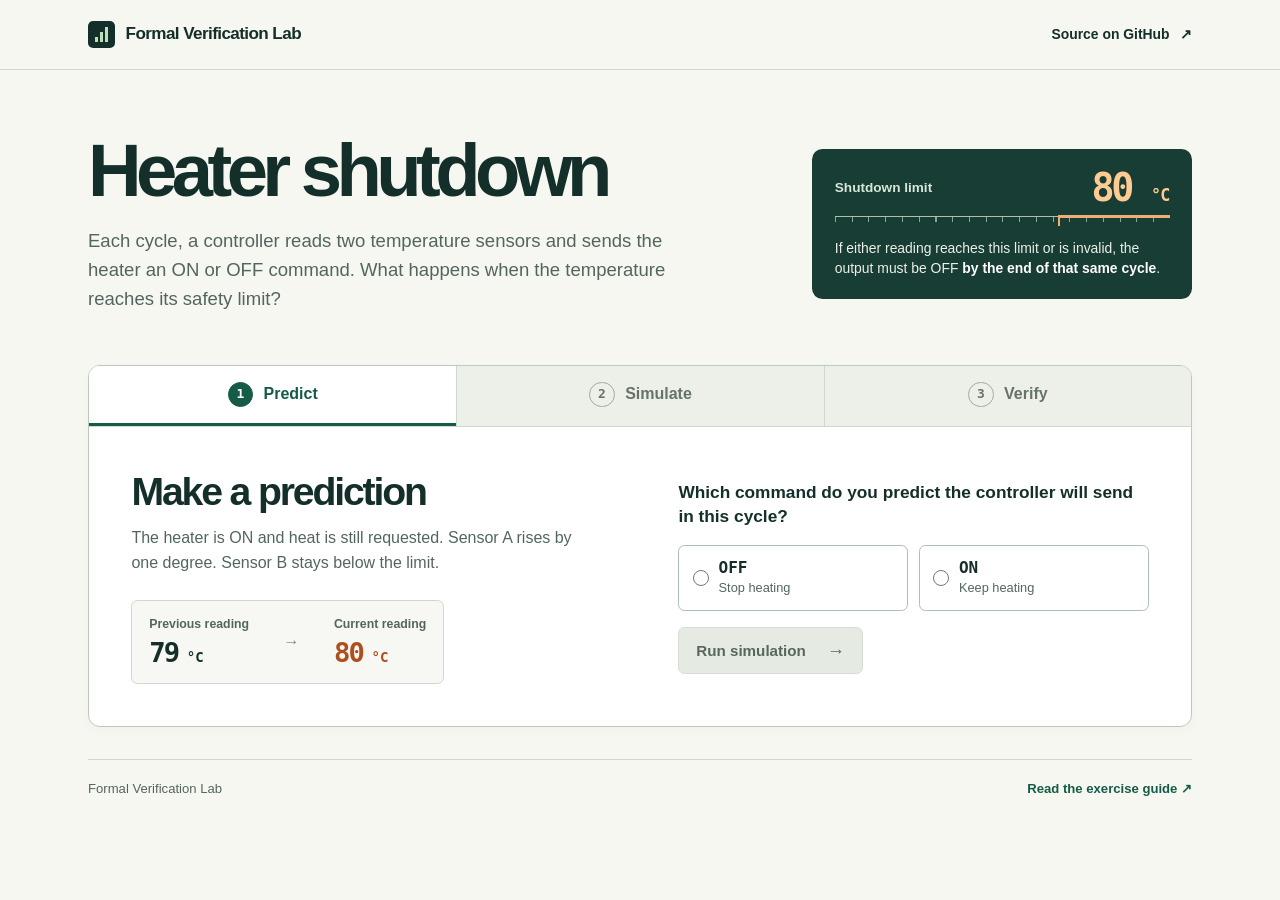
==== pages/examples/heater-shutdown/index.html @ ed8f0140 "Publish an interactive heater experiment with WebAssembly and Frama-C evidence" ====
<!doctype html>
<html lang="en">
<head>
  <meta charset="utf-8">
  <meta name="viewport" content="width=device-width, initial-scale=1">
  <meta name="theme-color" content="#143d37">
  <meta name="description" content="Predict a heater controller’s response, run the C simulation in your browser, and explore its four Frama-C safety checks.">
  <title>Heater shutdown · Formal Verification Lab</title>
  <link rel="stylesheet" href="./styles.css">
  <script type="module" src="./app.js"></script>
</head>
<body>
  <a class="skip" href="#experiment">Skip to experiment</a>
  <header class="masthead">
    <div class="shell masthead-inner">
      <a class="brand" href="./"><span class="brandmark" aria-hidden="true"><i></i><i></i><i></i></span>Formal Verification Lab</a>
      <a class="source" href="https://github.com/Sebastian-Kom/formal-verification-lab">Source on GitHub <span aria-hidden="true">↗</span></a>
    </div>
  </header>
  <main class="shell">
    <section class="intro" aria-labelledby="page-heading">
      <div class="intro-text">
        <h1 id="page-heading">Heater shutdown</h1>
        <p>Each cycle, a controller reads two temperature sensors and sends the heater an ON or OFF command. What happens when the temperature reaches its safety limit?</p>
      </div>
      <aside class="rule" aria-labelledby="rule-label">
        <div class="rule-header"><h2 id="rule-label">Shutdown limit</h2><span class="rule-value">80 <small>°C</small></span></div>
        <div class="ruler" aria-hidden="true"><i></i></div>
        <p>If either reading reaches this limit or is invalid, the output must be OFF <strong>by the end of that same cycle</strong>.</p>
      </aside>
    </section>

    <section id="experiment" aria-label="Heater experiment">
      <nav aria-label="Experiment steps">
        <ol class="steps">
          <li><button type="button" id="step-predict" aria-controls="predict" aria-current="step"><span class="step-number">1</span> Predict</button></li>
          <li><button type="button" id="step-simulate" aria-controls="simulate" disabled><span class="step-number">2</span> Simulate</button></li>
          <li><button type="button" id="step-verify" aria-controls="verify" disabled><span class="step-number">3</span> Verify</button></li>
        </ol>
      </nav>
      <noscript><p class="message">Enable JavaScript to run the controller in your browser, or follow the <a href="https://github.com/Sebastian-Kom/formal-verification-lab/tree/main/examples/heater-shutdown">exercise on GitHub</a>.</p></noscript>

      <section id="predict" class="panel prediction" aria-labelledby="predict-title">
        <div class="scenario">
          <h2 id="predict-title" tabindex="-1">Make a prediction</h2>
          <p>The heater is ON and heat is still requested. Sensor A rises by one degree. Sensor B stays below the limit.</p>
          <div class="readings" aria-label="Sensor A changes from 79 to 80 degrees Celsius">
            <div><span>Previous reading</span><strong>79<small> °C</small></strong></div>
            <span class="reading-arrow" aria-hidden="true">→</span>
            <div><span>Current reading</span><strong>80<small> °C</small></strong></div>
          </div>
        </div>
        <form id="prediction-form" class="predict-form">
          <fieldset>
            <legend>Which command do you predict the controller will send in this cycle?</legend>
            <div class="choices">
              <label class="choice"><input type="radio" name="prediction" value="OFF" required><span><strong>OFF</strong><span>Stop heating</span></span></label>
              <label class="choice"><input type="radio" name="prediction" value="ON"><span><strong>ON</strong><span>Keep heating</span></span></label>
            </div>
          </fieldset>
          <button type="submit" class="action" id="run" disabled>Run simulation <span aria-hidden="true">→</span></button>
          <p id="run-message" class="message" role="status"></p>
        </form>
      </section>

      <section id="simulate" class="panel" aria-labelledby="simulate-title" hidden>
        <div class="panel-lead"><h2 id="simulate-title" tabindex="-1">Read the trace</h2>
          <p>The C controller has run in your browser. Compare your prediction of <strong id="your-pick"></strong> with the actual output at the first 80 °C reading. Move through the cycles to see what changes.</p></div>
        <div class="trace-grid">
          <div class="plot-box">
            <div class="plot-heading"><h3>Sensor readings</h3><div class="legend"><span><i class="key-a"></i>A</span><span><i class="key-b"></i>B</span><span><i class="key-limit"></i>Limit</span></div></div>
            <canvas id="plot" aria-hidden="true"></canvas>
            <label for="cycle" class="range-label">Inspect cycle <output for="cycle" id="selected-cycle"></output></label>
            <input type="range" id="cycle" step="1" aria-describedby="cycle-help">
            <span id="cycle-help" class="sr-only">Use the arrow keys to step through the trace one cycle at a time.</span>
          </div>
          <div class="snapshot"><h3>Selected cycle</h3>
            <dl>
              <div><dt>Sensor A</dt><dd id="sensor-a"></dd></div>
              <div><dt>Sensor B</dt><dd id="sensor-b"></dd></div>
              <div><dt>Heat requested</dt><dd id="heat-request"></dd></div>
              <div><dt>Reset active</dt><dd id="reset-state"></dd></div>
              <div><dt>Safety lock</dt><dd id="latch-state"></dd></div>
              <div class="output-row"><dt>Heater output</dt><dd id="heater-output"></dd></div>
            </dl>
          </div>
        </div>
        <details class="trace-table"><summary>View the full trace <span id="table-count"></span></summary>
          <div class="table-scroll" tabindex="0" role="region" aria-label="Simulation trace table">
            <table><caption class="sr-only">Actual inputs and outputs at the end of every control cycle</caption><thead><tr><th scope="col">Cycle</th><th scope="col">A (°C)</th><th scope="col">B (°C)</th><th scope="col">Heat requested</th><th scope="col">Reset</th><th scope="col">Safety lock</th><th scope="col">Output</th></tr></thead><tbody id="trace-rows"></tbody></table>
          </div>
        </details>
        <div class="next-row"><button type="button" class="action" id="show-report">Reveal Frama-C results <span aria-hidden="true">→</span></button></div>
      </section>

      <section id="verify" class="panel" aria-labelledby="verify-title" hidden>
        <div class="panel-lead"><h2 id="verify-title" tabindex="-1">Check the promises</h2>
          <p>Each safety requirement is written alongside the C code as a contract. Frama-C checked these contracts when this experiment was published.</p></div>
        <p id="report-message" class="message" role="status"></p>
        <button type="button" class="action" id="retry-report" hidden>Retry loading results</button>
        <div id="report-body" hidden>
          <div class="results-grid">
            <section class="requirements"><h3>Four requirements</h3>
              <p>WP tries to prove each promise for every allowed input and starting state. An open result means that the proof is incomplete.</p>
              <ol id="rule-list"></ol>
            </section>
            <section class="diagnosis"><h3>What happened in the simulation?</h3><p id="eva-outcome"></p>
              <p>Eva follows the program from its first cycle forward. Its findings describe the readings and states reached along that path.</p>
            </section>
          </div>
          <div class="evidence"><h3>Inspect the evidence</h3>
            <p>C source <a id="version-link"></a><span id="proof-model"></span></p>
            <div class="evidence-links"><a href="./wp.json">WP proof report</a><a href="./wp.log">WP log</a><a id="eva-link" href="./eva.log">Eva log</a></div>
          </div>
          <div class="next-row"><a id="study-source" class="action" href="https://github.com/Sebastian-Kom/formal-verification-lab/tree/main/examples/heater-shutdown">Explore the C exercise <span aria-hidden="true">↗</span></a><button type="button" id="back-to-trace" class="quiet">Return to the trace</button></div>
        </div>
      </section>
    </section>
  </main>
  <footer class="shell"><span>Formal Verification Lab</span><a href="https://github.com/Sebastian-Kom/formal-verification-lab/tree/main/examples/heater-shutdown">Read the exercise guide <span aria-hidden="true">↗</span></a></footer>
</body>
</html>
---- pages/examples/heater-shutdown/styles.css ----
:root {
  color-scheme: light;
  --paper: #f7f7f2;
  --ink: #142f2a;
  --text: #263b36;
  --muted: #53665e;
  --line: #cfd8cf;
  --green: #155c48;
  --orange: #ad501e;
  --display: "DM Sans", "Avenir Next", "Segoe UI", sans-serif;
  --mono: "IBM Plex Mono", "SFMono-Regular", Consolas, monospace;
}
* { box-sizing: border-box; }
body { margin: 0; background: var(--paper); color: var(--text); font: 1rem/1.55 var(--display); }
[hidden] { display: none !important; }
button, input { font: inherit; }
a { color: var(--green); text-underline-offset: .2em; }
button, a, input { -webkit-tap-highlight-color: transparent; }
:focus-visible { outline: 3px solid #287bbc; outline-offset: 4px; }
button { cursor: pointer; }
button:disabled { cursor: default; }
h1, h2, h3, p, dl, dd, ol, fieldset { margin: 0; }
h1, h2, h3, legend { color: var(--ink); }
h1, h2, h3 { line-height: 1.12; }
h2:focus[tabindex="-1"]:not(:focus-visible) { outline: 0; }
.shell { width: min(100% - 3.5rem, 69rem); margin-inline: auto; }
.masthead { border-bottom: 1px solid var(--line); }
.masthead-inner, footer { display: flex; align-items: center; justify-content: space-between; gap: 1rem; }
.masthead-inner { min-height: 4.3rem; }
.brand, .source { display: inline-flex; gap: .65rem; align-items: center; color: var(--ink); text-decoration: none; }
.brand { font-size: 1.07rem; font-weight: 750; letter-spacing: -.035em; }
.brandmark { width: 1.7rem; height: 1.7rem; display: inline-flex; gap: 2px; align-items: end; justify-content: center; padding: .37rem .24rem; background: var(--ink); border-radius: .32rem; }
.brandmark i { background: #bbdfb9; width: 3px; }
.brandmark i:nth-child(1) { height: 5px; }
.brandmark i:nth-child(2) { height: 10px; }
.brandmark i:nth-child(3) { height: 15px; }
.source { font-size: .87rem; font-weight: 650; }
.source:hover, footer a:hover, .quiet:hover { text-decoration: underline; }
.intro { padding-block: clamp(2.25rem, 5vw, 4.2rem) clamp(1.9rem, 4vw, 3.2rem); display: grid; grid-template-columns: minmax(0, 1.45fr) minmax(18rem, .85fr); gap: clamp(2rem, 6vw, 5.5rem); align-items: center; }
.intro h1 { font-size: clamp(3rem, 5.8vw, 5.25rem); line-height: .99; letter-spacing: -.075em; font-weight: 650; }
.intro-text p { max-width: 37rem; color: var(--muted); font-size: clamp(1.03rem, 1.45vw, 1.19rem); line-height: 1.55; margin-top: 1.25rem; }
.rule { background: #183d35; border-radius: .65rem; color: #ecf0e8; padding: 1.1rem 1.4rem 1.25rem; }
.rule-header { display: flex; justify-content: space-between; align-items: center; gap: 1rem; }
.rule h2 { color: #d7e8d9; font: 650 .85rem/1.25 var(--display); }
.rule-value { font: 600 2.4rem/1.15 var(--mono); letter-spacing: -.085em; color: #ffcb93; }
.rule-value small { font-size: 1.05rem; letter-spacing: -.05em; }
.ruler { position: relative; height: .65rem; margin: .35rem 0 .7rem; border-top: 1px solid #adc1ac; background: repeating-linear-gradient(90deg,#8aa694 0 1px, transparent 1px 5%) top left / 100% 50% no-repeat; }
.ruler i { position: absolute; inset: -2px 0 auto 66.667%; height: 3px; background: #efad71; }
.ruler i::before { content: ""; position: absolute; height: .7rem; width: 2px; background: inherit; }
.rule p { font-size: .87rem; line-height: 1.47; }
.rule strong { font-weight: 700; color: #fff; }
#experiment { background: #fff; border: 1px solid #bbc9be; border-radius: .75rem; overflow: clip; box-shadow: 0 4px 14px #203c2c06; }
.steps { padding: 0; list-style: none; display: grid; grid-template-columns: repeat(3, 1fr); background: #edf0e9; border-bottom: 1px solid var(--line); }
.steps li + li { border-left: 1px solid var(--line); }
.steps button { padding: 1rem .75rem; width: 100%; display: flex; justify-content: center; align-items: center; gap: .65rem; color: var(--text); background: transparent; border: 0; border-bottom: 3px solid transparent; font-weight: 700; }
.steps button[aria-current="step"] { color: var(--green); border-bottom-color: var(--green); background: #fff; }
.steps button:disabled { color: #667369; }
.steps button:focus-visible { outline-offset: -5px; }
.step-number { flex-shrink: 0; width: 1.6rem; height: 1.6rem; display: grid; place-items: center; border-radius: 50%; border: 1px solid #9caea0; font: 600 .81rem/1 var(--mono); }
[aria-current="step"] .step-number { color: #fff; border-color: var(--green); background: var(--green); }
.panel { padding: clamp(1.25rem, 4vw, 2.65rem); }
.prediction { display: grid; grid-template-columns: minmax(0, 1fr) minmax(0, 1fr); gap: clamp(2rem, 6vw, 5rem); align-items: center; }
.panel h2 { font-size: clamp(1.75rem, 3.2vw, 2.45rem); font-weight: 650; letter-spacing: -.055em; }
.scenario > p, .panel-lead p, .requirements > p, .diagnosis p, .evidence p { color: var(--muted); }
.scenario > p { margin-block: .8rem 1.5rem; max-width: 34rem; }
.readings { display: inline-flex; gap: clamp(1rem, 3vw, 2.15rem); align-items: center; padding: .85rem 1.05rem; border: 1px solid var(--line); border-radius: .4rem; background: #f7f8f4; }
.readings div > span { display: block; color: var(--muted); font-size: .77rem; font-weight: 650; }
.readings strong { display: block; margin-top: .18rem; color: var(--ink); font: 600 1.7rem/1.2 var(--mono); letter-spacing: -.065em; }
.readings div:last-child strong { color: var(--orange); }
.readings small { font-size: .88rem; letter-spacing: 0; }
.reading-arrow { color: #758b7f; }
fieldset { min-width: 0; padding: 0; border: none; }
legend { padding: 0; margin-bottom: 1rem; font-size: 1.08rem; line-height: 1.42; font-weight: 650; }
.choices { display: grid; grid-template-columns: 1fr 1fr; gap: .65rem; }
.choice { cursor: pointer; display: flex; align-items: center; gap: .6rem; padding: .75rem .85rem; border: 1px solid #aebfb3; border-radius: .4rem; }
.choice:hover { background: #f2f6f0; }
.choice:has(input:checked) { background: #e8f2e9; border-color: var(--green); box-shadow: inset 0 0 0 1px var(--green); }
.choice input { width: 1rem; height: 1rem; margin: 0; accent-color: var(--green); }
.choice strong { display: block; color: var(--ink); font: 700 1rem/1.3 var(--mono); }
.choice span span { display: block; font-size: .8rem; color: var(--muted); }
.action { min-height: 2.85rem; border: 1px solid var(--green); border-radius: .4rem; font-weight: 700; font-size: .95rem; padding: .66rem 1.05rem; display: inline-flex; justify-content: center; align-items: center; gap: 1.3rem; color: #fff; background: var(--green); text-decoration: none; }
.action span { font-size: 1.13rem; line-height: 1; }
.action:disabled { background: #e5eae3; border-color: #d4ded4; color: #59675b; }
.action:not(:disabled):hover { background: #124b3d; }
.predict-form .action { margin-top: 1rem; }
.message:empty { display: none; }
.message:not(:empty) { color: #713c23; margin-block: .65rem; }
.panel-lead { max-width: 51rem; margin-bottom: 1.4rem; }
.panel-lead p { margin-top: .65rem; }
.panel h3 { font-size: 1.07rem; letter-spacing: -.025em; font-weight: 700; }
.trace-grid, .results-grid { display: grid; grid-template-columns: minmax(0, 1.7fr) minmax(13rem, 1fr); gap: 1rem; }
.plot-box, .snapshot, .diagnosis { min-width: 0; background: #f5f7f1; border: 1px solid var(--line); border-radius: .45rem; padding: 1.15rem; }
.plot-heading, .range-label, .snapshot dl div, .evidence, .evidence-links, .next-row { display: flex; justify-content: space-between; align-items: center; gap: .8rem; }
.legend { display: flex; flex-wrap: wrap; gap: .65rem; }
.legend span { display: flex; gap: .25rem; align-items: center; font-size: .75rem; }
.legend i { width: .85rem; height: 0; border-top: 2px solid; }
.legend .key-a { border-color: var(--green); }
.legend .key-b { border-color: #427398; border-top-style: dashed; }
.legend .key-limit { border-color: var(--orange); border-top-style: dotted; }
#plot { display: block; height: 10rem; width: 100%; }
.range-label { font-size: .79rem; font-weight: 700; }
.range-label output { font-family: var(--mono); }
#cycle { display: block; width: 100%; cursor: pointer; accent-color: var(--green); min-height: 1.6rem; margin: .1rem 0 0; }
.snapshot { background: #fff; }
.snapshot dl { margin-top: .65rem; }
.snapshot dl div { font-size: .85rem; padding-block: .17rem; }
.snapshot dt { color: var(--muted); }
.snapshot dd { font: 600 .88rem/1.4 var(--mono); }
.snapshot .output-row { margin-top: .45rem; padding-top: .5rem; border-top: 1px solid var(--line); }
.snapshot .output-row dd { color: #143d35; background: #e2ebdc; border-radius: .25rem; padding: .1rem .4rem; }
.trace-table { margin-top: 1rem; }
summary { cursor: pointer; width: fit-content; color: var(--green); font-weight: 650; }
summary span { color: var(--muted); font-weight: 400; font-size: .85rem; }
.table-scroll { overflow: auto; max-height: 23rem; margin-top: .65rem; border: 1px solid var(--line); border-radius: .4rem; }
table { width: 100%; border-collapse: collapse; font-variant-numeric: tabular-nums; font-size: .86rem; text-align: left; }
th, td { padding: .5rem .65rem; white-space: nowrap; }
thead th { position: sticky; top: 0; background: #edf0e9; color: var(--ink); }
tbody th { font-family: var(--mono); font-weight: 550; }
tbody tr + tr { border-top: 1px solid #e4e9e2; }
tbody tr[aria-current="true"] { background: #f9eddb; }
.next-row { justify-content: flex-start; flex-wrap: wrap; margin-top: 1.45rem; }
.requirements > p, .diagnosis > p { margin-top: .65rem; font-size: .95rem; }
#rule-list { list-style: none; padding: 0; margin-top: 1rem; }
#rule-list li { display: grid; grid-template-columns: auto 1fr auto; align-items: start; gap: .6rem; padding-block: .7rem; border-top: 1px solid var(--line); font-size: .92rem; }
.rule-id { color: var(--muted); font: 600 .78rem/1.8 var(--mono); }
.verdict { font-size: .76rem; font-weight: 700; white-space: nowrap; border-radius: .3rem; padding: .1rem .45rem; }
.proved { background: #e2efdf; color: #245c36; }
.unproved { color: #794016; background: #f8e8cc; }
.diagnosis { align-self: start; }
.evidence { margin-top: 1.3rem; flex-wrap: wrap; justify-content: flex-start; border-block: 1px solid var(--line); padding: .85rem 0; font-size: .83rem; }
.evidence-links { flex-wrap: wrap; justify-content: flex-start; }
.evidence h3 { font-size: .9rem; }
.quiet { border: 0; padding: .55rem .1rem; background: transparent; color: var(--green); font-weight: 650; }
footer { border-top: 1px solid var(--line); margin-top: 2rem; padding-block: 1.2rem; color: var(--muted); font-size: .82rem; }
footer a { font-weight: 600; text-decoration: none; }
.sr-only, .skip:not(:focus) { position: absolute; width: 1px; height: 1px; padding: 0; margin: -1px; overflow: hidden; clip-path: inset(50%); white-space: nowrap; }
.skip:focus { position: fixed; left: 1rem; top: 1rem; z-index: 4; background: #fff; padding: .6rem; }
@media (max-width: 48rem) {
  .intro { grid-template-columns: minmax(0, 1fr) minmax(14rem, .85fr); gap: 1.4rem; }
  .prediction { gap: 1.5rem; }
  .choice { padding: .65rem; gap: .4rem; }
  .results-grid { grid-template-columns: 1fr; }
}
@media (max-width: 39rem) {
  .shell { width: calc(100% - 2rem); }
  .masthead-inner { min-height: 3.6rem; }
  .brand { font-size: .97rem; gap: .45rem; }
  .source { font-size: .78rem; gap: .25rem; }
  .intro { grid-template-columns: 1fr; padding-block: 1.9rem 1.2rem; gap: 1rem; }
  .intro h1 { font-size: clamp(2.6rem,10vw,3.8rem); }
  .intro-text p { margin-top: .6rem; }
  .rule { padding: .75rem 1rem; }
  .rule-value { font-size: 1.7rem; }
  .ruler { height: .35rem; margin: .25rem 0 .45rem; }
  .ruler i::before { height: .4rem; }
  .steps button { gap: .35rem; padding: .7rem .25rem; font-size: .88rem; }
  .step-number { width: 1.28rem; height: 1.28rem; font-size: .7rem; }
  .prediction, .trace-grid { grid-template-columns: 1fr; gap: 1.25rem; }
  .scenario > p { margin-block: .6rem .8rem; }
  .readings { width: 100%; justify-content: space-between; }
  .predict-form .action { width: 100%; }
  .panel { padding: 1.05rem; }
  .panel h2 { font-size: 1.7rem; }
  .snapshot, .plot-box { padding: .8rem; }
  .evidence { display: grid; gap: .4rem; }
  footer { gap: .5rem; font-size: .75rem; }
}
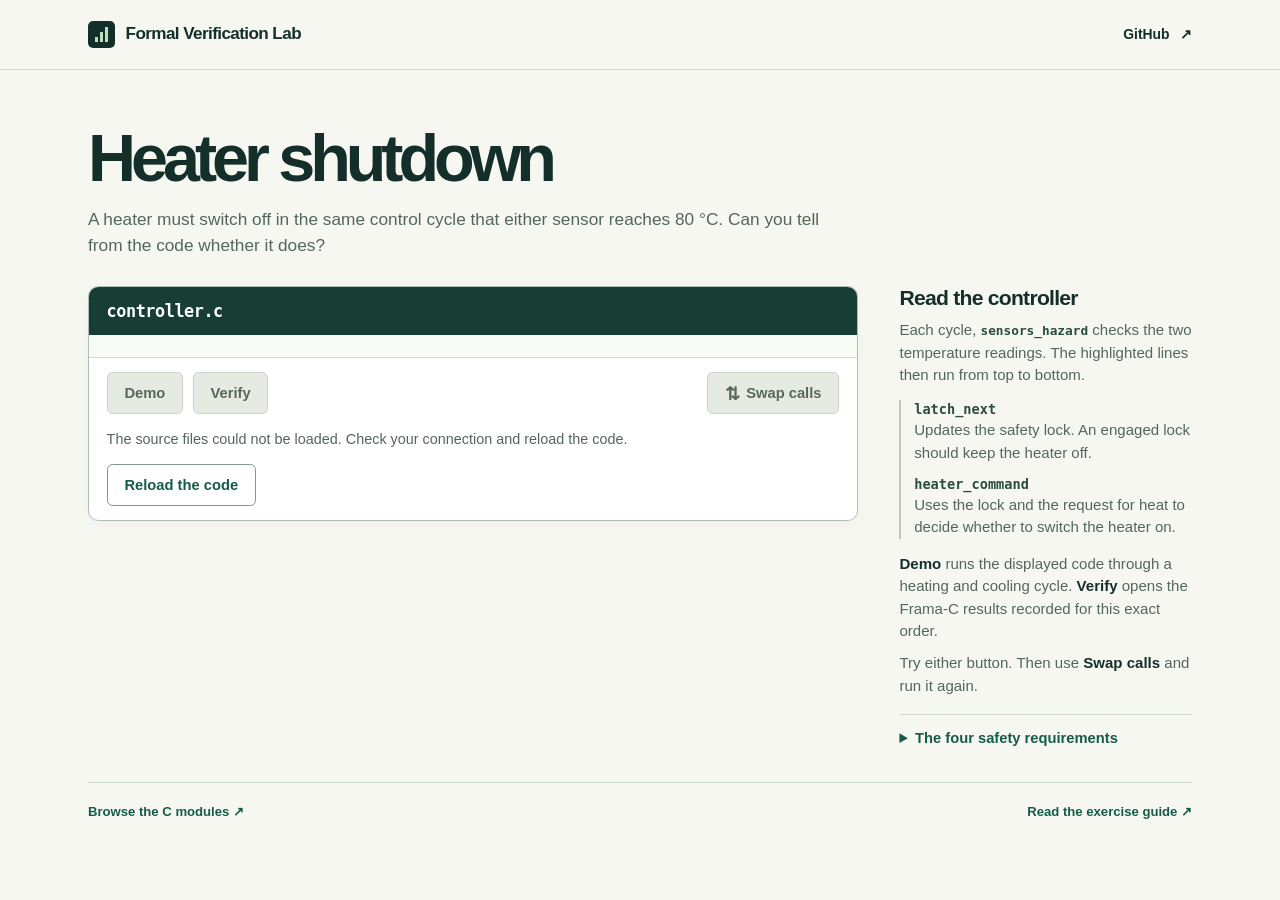
==== commit 3eb0a874: "Let readers swap two controller calls and compare the simulation and proof" ====
--- a/pages/examples/heater-shutdown/index.html
+++ b/pages/examples/heater-shutdown/index.html
@@ -3,120 +3,120 @@
 <head>
   <meta charset="utf-8">
   <meta name="viewport" content="width=device-width, initial-scale=1">
-  <meta name="theme-color" content="#143d37">
-  <meta name="description" content="Predict a heater controller’s response, run the C simulation in your browser, and explore its four Frama-C safety checks.">
+  <meta name="theme-color" content="#183d35">
+  <meta name="description" content="Read a heater controller in C, swap two calls, and compare the simulation and Frama-C safety checks for each order.">
   <title>Heater shutdown · Formal Verification Lab</title>
   <link rel="stylesheet" href="./styles.css">
   <script type="module" src="./app.js"></script>
 </head>
 <body>
-  <a class="skip" href="#experiment">Skip to experiment</a>
+  <a class="skip" href="#file-title">Skip to controller.c</a>
   <header class="masthead">
     <div class="shell masthead-inner">
-      <a class="brand" href="./"><span class="brandmark" aria-hidden="true"><i></i><i></i><i></i></span>Formal Verification Lab</a>
-      <a class="source" href="https://github.com/Sebastian-Kom/formal-verification-lab">Source on GitHub <span aria-hidden="true">↗</span></a>
+      <a class="brand" href="../../"><span class="brandmark" aria-hidden="true"><i></i><i></i><i></i></span>Formal Verification Lab</a>
+      <a class="source" href="https://github.com/Sebastian-Kom/formal-verification-lab">GitHub <span aria-hidden="true">↗</span></a>
     </div>
   </header>
   <main class="shell">
-    <section class="intro" aria-labelledby="page-heading">
-      <div class="intro-text">
-        <h1 id="page-heading">Heater shutdown</h1>
-        <p>Each cycle, a controller reads two temperature sensors and sends the heater an ON or OFF command. What happens when the temperature reaches its safety limit?</p>
+    <div class="intro">
+      <h1>Heater shutdown</h1>
+      <p>A heater must switch off in the same control cycle that either sensor reaches 80 °C. Can you tell from the code whether it does?</p>
+    </div>
+
+    <div class="workbench">
+      <section class="editor" aria-labelledby="file-title">
+        <div class="file-bar">
+          <h2 id="file-title" tabindex="-1">controller.c</h2>
+          <span id="order-label"></span>
+        </div>
+        <div class="source-scroll" tabindex="0" role="region" aria-label="C source code">
+          <pre><code id="source-code"></code></pre>
+        </div>
+        <div class="toolbar" aria-label="Experiment controls" role="group">
+          <button type="button" class="action" id="demo-button" aria-controls="simulate" disabled>Demo</button>
+          <button type="button" class="action" id="verify-button" aria-controls="verify" disabled>Verify</button>
+          <button type="button" class="swap" id="swap-button" aria-controls="source-code" disabled><span aria-hidden="true">⇅</span> Swap calls</button>
+        </div>
+        <p role="status" id="activity" class="activity">Loading controller.c…</p>
+        <button type="button" class="retry" id="retry-source" hidden>Reload the code</button>
+        <noscript><p class="activity">Enable JavaScript to use the controls, or <a href="https://github.com/Sebastian-Kom/formal-verification-lab/tree/main/examples/heater-shutdown">open the exercise on GitHub</a>.</p></noscript>
+      </section>
+      <aside class="guide" aria-labelledby="guide-title">
+        <h2 id="guide-title">Read the controller</h2>
+        <p>Each cycle, <code>sensors_hazard</code> checks the two temperature readings. The highlighted lines then run from top to bottom.</p>
+        <dl class="glossary">
+          <dt>latch_next</dt><dd>Updates the safety lock. An engaged lock should keep the heater off.</dd>
+          <dt>heater_command</dt><dd>Uses the lock and the request for heat to decide whether to switch the heater on.</dd>
+        </dl>
+        <p><strong>Demo</strong> runs the displayed code through a heating and cooling cycle. <strong>Verify</strong> opens the Frama-C results recorded for this exact order.</p>
+        <p>Try either button. Then use <strong>Swap calls</strong> and run it again.</p>
+        <details class="contracts">
+          <summary>The four safety requirements</summary>
+          <p>Both readings must be valid and below 80 °C to count as safe. Each rule applies by the end of the current cycle.</p>
+          <ol>
+            <li><strong>A1 · Shut down.</strong> If either reading is unsafe, engage the lock and turn the heater off, even during reset.</li>
+            <li><strong>A2 · Hold the lock.</strong> If the cycle starts locked and reset is inactive, keep the lock engaged and the heater off.</li>
+            <li><strong>A3 · Release the lock.</strong> When both readings are safe and reset is active, clear the lock.</li>
+            <li><strong>A4 · Follow the heat request.</strong> With safe readings and a lock that was clear or is being reset, follow the heat request. Whenever heat is not requested, keep the heater off.</li>
+          </ol>
+          <p>The C header expresses each rule as an ACSL contract. An <code>ensures</code> clause says what must be true when the function returns. <a id="contract-link" href="https://github.com/Sebastian-Kom/formal-verification-lab/blob/main/examples/heater-shutdown/include/controller.h">Read the contracts</a></p>
+        </details>
+      </aside>
+    </div>
+
+    <section id="simulate" class="panel" aria-labelledby="simulate-title" hidden>
+      <div class="panel-lead">
+        <h2 id="simulate-title" tabindex="-1">Simulation output</h2>
+        <p>The browser ran the C program with the call order shown above. Compare the readings, the safety lock and the heater output as the temperature rises and falls.</p>
       </div>
-      <aside class="rule" aria-labelledby="rule-label">
-        <div class="rule-header"><h2 id="rule-label">Shutdown limit</h2><span class="rule-value">80 <small>°C</small></span></div>
-        <div class="ruler" aria-hidden="true"><i></i></div>
-        <p>If either reading reaches this limit or is invalid, the output must be OFF <strong>by the end of that same cycle</strong>.</p>
-      </aside>
+      <div class="trace-grid">
+        <div class="plot-box">
+          <div class="plot-heading"><h3>Sensor readings</h3><div class="legend"><span><i class="key-a"></i>A</span><span><i class="key-b"></i>B</span><span><i class="key-limit"></i>80 °C limit</span></div></div>
+          <canvas id="plot" aria-hidden="true"></canvas>
+          <label for="cycle" class="range-label">Inspect cycle <output for="cycle" id="selected-cycle"></output></label>
+          <input type="range" id="cycle" step="1" aria-describedby="cycle-help">
+          <span id="cycle-help" class="sr-only">Use the arrow keys to step through the trace one cycle at a time.</span>
+        </div>
+        <div class="snapshot"><h3>Selected cycle</h3>
+          <dl>
+            <div><dt>Sensor A</dt><dd id="sensor-a"></dd></div>
+            <div><dt>Sensor B</dt><dd id="sensor-b"></dd></div>
+            <div><dt>Heat requested</dt><dd id="heat-request"></dd></div>
+            <div><dt>Reset active</dt><dd id="reset-state"></dd></div>
+            <div><dt>Safety lock</dt><dd id="latch-state"></dd></div>
+            <div class="output-row"><dt>Heater output</dt><dd id="heater-output"></dd></div>
+          </dl>
+        </div>
+      </div>
+      <details class="trace-table" open><summary>Full simulation output <span id="table-count"></span></summary>
+        <div class="table-scroll" tabindex="0" role="region" aria-label="Simulation trace table">
+          <table><caption class="sr-only">Inputs and outputs at the end of every control cycle</caption><thead><tr><th scope="col">Cycle</th><th scope="col">A (°C)</th><th scope="col">B (°C)</th><th scope="col">Heat requested</th><th scope="col">Reset</th><th scope="col">Safety lock</th><th scope="col">Output</th></tr></thead><tbody id="trace-rows"></tbody></table>
+        </div>
+      </details>
+      <a class="back-link" href="#file-title">Back to controller.c ↑</a>
     </section>
 
-    <section id="experiment" aria-label="Heater experiment">
-      <nav aria-label="Experiment steps">
-        <ol class="steps">
-          <li><button type="button" id="step-predict" aria-controls="predict" aria-current="step"><span class="step-number">1</span> Predict</button></li>
-          <li><button type="button" id="step-simulate" aria-controls="simulate" disabled><span class="step-number">2</span> Simulate</button></li>
-          <li><button type="button" id="step-verify" aria-controls="verify" disabled><span class="step-number">3</span> Verify</button></li>
-        </ol>
-      </nav>
-      <noscript><p class="message">Enable JavaScript to run the controller in your browser, or follow the <a href="https://github.com/Sebastian-Kom/formal-verification-lab/tree/main/examples/heater-shutdown">exercise on GitHub</a>.</p></noscript>
-
-      <section id="predict" class="panel prediction" aria-labelledby="predict-title">
-        <div class="scenario">
-          <h2 id="predict-title" tabindex="-1">Make a prediction</h2>
-          <p>The heater is ON and heat is still requested. Sensor A rises by one degree. Sensor B stays below the limit.</p>
-          <div class="readings" aria-label="Sensor A changes from 79 to 80 degrees Celsius">
-            <div><span>Previous reading</span><strong>79<small> °C</small></strong></div>
-            <span class="reading-arrow" aria-hidden="true">→</span>
-            <div><span>Current reading</span><strong>80<small> °C</small></strong></div>
-          </div>
-        </div>
-        <form id="prediction-form" class="predict-form">
-          <fieldset>
-            <legend>Which command do you predict the controller will send in this cycle?</legend>
-            <div class="choices">
-              <label class="choice"><input type="radio" name="prediction" value="OFF" required><span><strong>OFF</strong><span>Stop heating</span></span></label>
-              <label class="choice"><input type="radio" name="prediction" value="ON"><span><strong>ON</strong><span>Keep heating</span></span></label>
-            </div>
-          </fieldset>
-          <button type="submit" class="action" id="run" disabled>Run simulation <span aria-hidden="true">→</span></button>
-          <p id="run-message" class="message" role="status"></p>
-        </form>
-      </section>
-
-      <section id="simulate" class="panel" aria-labelledby="simulate-title" hidden>
-        <div class="panel-lead"><h2 id="simulate-title" tabindex="-1">Read the trace</h2>
-          <p>The C controller has run in your browser. Compare your prediction of <strong id="your-pick"></strong> with the actual output at the first 80 °C reading. Move through the cycles to see what changes.</p></div>
-        <div class="trace-grid">
-          <div class="plot-box">
-            <div class="plot-heading"><h3>Sensor readings</h3><div class="legend"><span><i class="key-a"></i>A</span><span><i class="key-b"></i>B</span><span><i class="key-limit"></i>Limit</span></div></div>
-            <canvas id="plot" aria-hidden="true"></canvas>
-            <label for="cycle" class="range-label">Inspect cycle <output for="cycle" id="selected-cycle"></output></label>
-            <input type="range" id="cycle" step="1" aria-describedby="cycle-help">
-            <span id="cycle-help" class="sr-only">Use the arrow keys to step through the trace one cycle at a time.</span>
-          </div>
-          <div class="snapshot"><h3>Selected cycle</h3>
-            <dl>
-              <div><dt>Sensor A</dt><dd id="sensor-a"></dd></div>
-              <div><dt>Sensor B</dt><dd id="sensor-b"></dd></div>
-              <div><dt>Heat requested</dt><dd id="heat-request"></dd></div>
-              <div><dt>Reset active</dt><dd id="reset-state"></dd></div>
-              <div><dt>Safety lock</dt><dd id="latch-state"></dd></div>
-              <div class="output-row"><dt>Heater output</dt><dd id="heater-output"></dd></div>
-            </dl>
-          </div>
-        </div>
-        <details class="trace-table"><summary>View the full trace <span id="table-count"></span></summary>
-          <div class="table-scroll" tabindex="0" role="region" aria-label="Simulation trace table">
-            <table><caption class="sr-only">Actual inputs and outputs at the end of every control cycle</caption><thead><tr><th scope="col">Cycle</th><th scope="col">A (°C)</th><th scope="col">B (°C)</th><th scope="col">Heat requested</th><th scope="col">Reset</th><th scope="col">Safety lock</th><th scope="col">Output</th></tr></thead><tbody id="trace-rows"></tbody></table>
-          </div>
-        </details>
-        <div class="next-row"><button type="button" class="action" id="show-report">Reveal Frama-C results <span aria-hidden="true">→</span></button></div>
-      </section>
-
-      <section id="verify" class="panel" aria-labelledby="verify-title" hidden>
-        <div class="panel-lead"><h2 id="verify-title" tabindex="-1">Check the promises</h2>
-          <p>Each safety requirement is written alongside the C code as a contract. Frama-C checked these contracts when this experiment was published.</p></div>
-        <p id="report-message" class="message" role="status"></p>
-        <button type="button" class="action" id="retry-report" hidden>Retry loading results</button>
-        <div id="report-body" hidden>
-          <div class="results-grid">
-            <section class="requirements"><h3>Four requirements</h3>
-              <p>WP tries to prove each promise for every allowed input and starting state. An open result means that the proof is incomplete.</p>
-              <ol id="rule-list"></ol>
-            </section>
-            <section class="diagnosis"><h3>What happened in the simulation?</h3><p id="eva-outcome"></p>
-              <p>Eva follows the program from its first cycle forward. Its findings describe the readings and states reached along that path.</p>
-            </section>
-          </div>
-          <div class="evidence"><h3>Inspect the evidence</h3>
-            <p>C source <a id="version-link"></a><span id="proof-model"></span></p>
-            <div class="evidence-links"><a href="./wp.json">WP proof report</a><a href="./wp.log">WP log</a><a id="eva-link" href="./eva.log">Eva log</a></div>
-          </div>
-          <div class="next-row"><a id="study-source" class="action" href="https://github.com/Sebastian-Kom/formal-verification-lab/tree/main/examples/heater-shutdown">Explore the C exercise <span aria-hidden="true">↗</span></a><button type="button" id="back-to-trace" class="quiet">Return to the trace</button></div>
-        </div>
-      </section>
+    <section id="verify" class="panel" aria-labelledby="verify-title" hidden>
+      <div class="panel-lead">
+        <h2 id="verify-title" tabindex="-1">Frama-C results</h2>
+        <p>Frama-C checked this call order when the page was built. Two analyses answer different questions about the same C code.</p>
+      </div>
+      <div class="results-grid">
+        <section class="requirements"><h3 id="wp-summary"></h3>
+          <p>WP works backwards from each requirement to check every input and starting state allowed by the contract. “Unproved” means the proof remains open.</p>
+          <ol id="rule-list"></ol>
+        </section>
+        <section class="diagnosis"><h3>Did the simulation reach a violation?</h3>
+          <p>Eva follows the C simulation from its first cycle. It checks each requirement against the states the program reaches.</p>
+          <p id="eva-outcome"></p>
+        </section>
+      </div>
+      <div class="evidence"><h3>Build evidence</h3><p id="proof-model"></p>
+        <div class="evidence-links"><a id="source-link">Displayed C file</a><a id="wp-report-link">WP proof report</a><a id="wp-log-link">WP log</a><a id="eva-link">Eva log</a></div>
+      </div>
+      <a class="back-link" href="#file-title">Back to controller.c ↑</a>
     </section>
   </main>
-  <footer class="shell"><span>Formal Verification Lab</span><a href="https://github.com/Sebastian-Kom/formal-verification-lab/tree/main/examples/heater-shutdown">Read the exercise guide <span aria-hidden="true">↗</span></a></footer>
+  <footer class="shell"><a id="modules-link" href="https://github.com/Sebastian-Kom/formal-verification-lab/tree/main/examples/heater-shutdown/src">Browse the C modules ↗</a><a href="https://github.com/Sebastian-Kom/formal-verification-lab/tree/main/examples/heater-shutdown">Read the exercise guide ↗</a></footer>
 </body>
 </html>
--- a/pages/examples/heater-shutdown/styles.css
+++ b/pages/examples/heater-shutdown/styles.css
@@ -35,62 +35,10 @@
 .brandmark i:nth-child(2) { height: 10px; }
 .brandmark i:nth-child(3) { height: 15px; }
 .source { font-size: .87rem; font-weight: 650; }
-.source:hover, footer a:hover, .quiet:hover { text-decoration: underline; }
-.intro { padding-block: clamp(2.25rem, 5vw, 4.2rem) clamp(1.9rem, 4vw, 3.2rem); display: grid; grid-template-columns: minmax(0, 1.45fr) minmax(18rem, .85fr); gap: clamp(2rem, 6vw, 5.5rem); align-items: center; }
-.intro h1 { font-size: clamp(3rem, 5.8vw, 5.25rem); line-height: .99; letter-spacing: -.075em; font-weight: 650; }
-.intro-text p { max-width: 37rem; color: var(--muted); font-size: clamp(1.03rem, 1.45vw, 1.19rem); line-height: 1.55; margin-top: 1.25rem; }
-.rule { background: #183d35; border-radius: .65rem; color: #ecf0e8; padding: 1.1rem 1.4rem 1.25rem; }
-.rule-header { display: flex; justify-content: space-between; align-items: center; gap: 1rem; }
-.rule h2 { color: #d7e8d9; font: 650 .85rem/1.25 var(--display); }
-.rule-value { font: 600 2.4rem/1.15 var(--mono); letter-spacing: -.085em; color: #ffcb93; }
-.rule-value small { font-size: 1.05rem; letter-spacing: -.05em; }
-.ruler { position: relative; height: .65rem; margin: .35rem 0 .7rem; border-top: 1px solid #adc1ac; background: repeating-linear-gradient(90deg,#8aa694 0 1px, transparent 1px 5%) top left / 100% 50% no-repeat; }
-.ruler i { position: absolute; inset: -2px 0 auto 66.667%; height: 3px; background: #efad71; }
-.ruler i::before { content: ""; position: absolute; height: .7rem; width: 2px; background: inherit; }
-.rule p { font-size: .87rem; line-height: 1.47; }
-.rule strong { font-weight: 700; color: #fff; }
-#experiment { background: #fff; border: 1px solid #bbc9be; border-radius: .75rem; overflow: clip; box-shadow: 0 4px 14px #203c2c06; }
-.steps { padding: 0; list-style: none; display: grid; grid-template-columns: repeat(3, 1fr); background: #edf0e9; border-bottom: 1px solid var(--line); }
-.steps li + li { border-left: 1px solid var(--line); }
-.steps button { padding: 1rem .75rem; width: 100%; display: flex; justify-content: center; align-items: center; gap: .65rem; color: var(--text); background: transparent; border: 0; border-bottom: 3px solid transparent; font-weight: 700; }
-.steps button[aria-current="step"] { color: var(--green); border-bottom-color: var(--green); background: #fff; }
-.steps button:disabled { color: #667369; }
-.steps button:focus-visible { outline-offset: -5px; }
-.step-number { flex-shrink: 0; width: 1.6rem; height: 1.6rem; display: grid; place-items: center; border-radius: 50%; border: 1px solid #9caea0; font: 600 .81rem/1 var(--mono); }
-[aria-current="step"] .step-number { color: #fff; border-color: var(--green); background: var(--green); }
-.panel { padding: clamp(1.25rem, 4vw, 2.65rem); }
-.prediction { display: grid; grid-template-columns: minmax(0, 1fr) minmax(0, 1fr); gap: clamp(2rem, 6vw, 5rem); align-items: center; }
-.panel h2 { font-size: clamp(1.75rem, 3.2vw, 2.45rem); font-weight: 650; letter-spacing: -.055em; }
-.scenario > p, .panel-lead p, .requirements > p, .diagnosis p, .evidence p { color: var(--muted); }
-.scenario > p { margin-block: .8rem 1.5rem; max-width: 34rem; }
-.readings { display: inline-flex; gap: clamp(1rem, 3vw, 2.15rem); align-items: center; padding: .85rem 1.05rem; border: 1px solid var(--line); border-radius: .4rem; background: #f7f8f4; }
-.readings div > span { display: block; color: var(--muted); font-size: .77rem; font-weight: 650; }
-.readings strong { display: block; margin-top: .18rem; color: var(--ink); font: 600 1.7rem/1.2 var(--mono); letter-spacing: -.065em; }
-.readings div:last-child strong { color: var(--orange); }
-.readings small { font-size: .88rem; letter-spacing: 0; }
-.reading-arrow { color: #758b7f; }
-fieldset { min-width: 0; padding: 0; border: none; }
-legend { padding: 0; margin-bottom: 1rem; font-size: 1.08rem; line-height: 1.42; font-weight: 650; }
-.choices { display: grid; grid-template-columns: 1fr 1fr; gap: .65rem; }
-.choice { cursor: pointer; display: flex; align-items: center; gap: .6rem; padding: .75rem .85rem; border: 1px solid #aebfb3; border-radius: .4rem; }
-.choice:hover { background: #f2f6f0; }
-.choice:has(input:checked) { background: #e8f2e9; border-color: var(--green); box-shadow: inset 0 0 0 1px var(--green); }
-.choice input { width: 1rem; height: 1rem; margin: 0; accent-color: var(--green); }
-.choice strong { display: block; color: var(--ink); font: 700 1rem/1.3 var(--mono); }
-.choice span span { display: block; font-size: .8rem; color: var(--muted); }
-.action { min-height: 2.85rem; border: 1px solid var(--green); border-radius: .4rem; font-weight: 700; font-size: .95rem; padding: .66rem 1.05rem; display: inline-flex; justify-content: center; align-items: center; gap: 1.3rem; color: #fff; background: var(--green); text-decoration: none; }
-.action span { font-size: 1.13rem; line-height: 1; }
-.action:disabled { background: #e5eae3; border-color: #d4ded4; color: #59675b; }
-.action:not(:disabled):hover { background: #124b3d; }
-.predict-form .action { margin-top: 1rem; }
-.message:empty { display: none; }
-.message:not(:empty) { color: #713c23; margin-block: .65rem; }
-.panel-lead { max-width: 51rem; margin-bottom: 1.4rem; }
-.panel-lead p { margin-top: .65rem; }
-.panel h3 { font-size: 1.07rem; letter-spacing: -.025em; font-weight: 700; }
+.source:hover, footer a:hover { text-decoration: underline; }
 .trace-grid, .results-grid { display: grid; grid-template-columns: minmax(0, 1.7fr) minmax(13rem, 1fr); gap: 1rem; }
 .plot-box, .snapshot, .diagnosis { min-width: 0; background: #f5f7f1; border: 1px solid var(--line); border-radius: .45rem; padding: 1.15rem; }
-.plot-heading, .range-label, .snapshot dl div, .evidence, .evidence-links, .next-row { display: flex; justify-content: space-between; align-items: center; gap: .8rem; }
+.plot-heading, .range-label, .snapshot dl div, .evidence, .evidence-links { display: flex; justify-content: space-between; align-items: center; gap: .8rem; }
 .legend { display: flex; flex-wrap: wrap; gap: .65rem; }
 .legend span { display: flex; gap: .25rem; align-items: center; font-size: .75rem; }
 .legend i { width: .85rem; height: 0; border-top: 2px solid; }
@@ -118,7 +66,6 @@
 tbody th { font-family: var(--mono); font-weight: 550; }
 tbody tr + tr { border-top: 1px solid #e4e9e2; }
 tbody tr[aria-current="true"] { background: #f9eddb; }
-.next-row { justify-content: flex-start; flex-wrap: wrap; margin-top: 1.45rem; }
 .requirements > p, .diagnosis > p { margin-top: .65rem; font-size: .95rem; }
 #rule-list { list-style: none; padding: 0; margin-top: 1rem; }
 #rule-list li { display: grid; grid-template-columns: auto 1fr auto; align-items: start; gap: .6rem; padding-block: .7rem; border-top: 1px solid var(--line); font-size: .92rem; }
@@ -130,38 +77,75 @@
 .evidence { margin-top: 1.3rem; flex-wrap: wrap; justify-content: flex-start; border-block: 1px solid var(--line); padding: .85rem 0; font-size: .83rem; }
 .evidence-links { flex-wrap: wrap; justify-content: flex-start; }
 .evidence h3 { font-size: .9rem; }
-.quiet { border: 0; padding: .55rem .1rem; background: transparent; color: var(--green); font-weight: 650; }
-footer { border-top: 1px solid var(--line); margin-top: 2rem; padding-block: 1.2rem; color: var(--muted); font-size: .82rem; }
+.intro { padding: clamp(1.8rem, 4vw, 3.25rem) 0 1.7rem; }
+.intro h1 { font-size: clamp(2.65rem, 5.2vw, 4.35rem); font-weight: 650; letter-spacing: -.076em; }
+.intro p { max-width: 46rem; margin-top: .7rem; color: var(--muted); font-size: 1.08rem; line-height: 1.5; }
+.workbench { display: grid; grid-template-columns: minmax(0, 1fr) minmax(15rem, .38fr); gap: clamp(1.5rem, 3.25vw, 3rem); align-items: start; }
+.editor { min-width: 0; background: #fff; border: 1px solid #aac0b3; border-radius: .65rem; box-shadow: 0 .2rem .8rem #203c2c08; overflow: clip; }
+.file-bar { display: flex; justify-content: space-between; gap: 1rem; align-items: center; padding: .8rem 1.1rem; color: #c6dacf; background: #183d35; }
+.file-bar h2 { font: 600 1.05rem/1.35 var(--mono); color: #fff; letter-spacing: -.025em; }
+.file-bar span { font-size: .8rem; }
+.source-scroll { overflow-x: auto; background: #f8faf6; padding-block: .7rem; }
+.source-scroll:focus-visible { outline-offset: -3px; }
+pre { margin: 0; }
+#source-code { display: block; min-width: max-content; color: #203d35; font: .82rem/1.55 var(--mono); tab-size: 4; }
+.code-line { display: grid; grid-template-columns: 2.8rem 1fr; border-left: 3px solid transparent; min-height: 1.55em; padding-right: .75rem; }
+.line-number { color: #65746d; user-select: none; text-align: right; padding-right: .85rem; }
+.movable { color: #114c39; background: #e1efdf; border-left-color: #428259; }
+.toolbar { display: flex; align-items: center; flex-wrap: wrap; gap: .6rem; border-top: 1px solid var(--line); padding: .85rem 1.1rem; }
+.toolbar button, .retry { min-height: 2.65rem; padding: .45rem 1.05rem; font-weight: 650; font-size: .92rem; line-height: 1.25; border-radius: .35rem; }
+.action { background: var(--green); border: 1px solid var(--green); color: #fff; }
+.action:hover:enabled { background: #104936; }
+.swap, .retry { border: 1px solid #819789; color: var(--green); background: white; }
+.swap { margin-left: auto; display: inline-flex; align-items: center; gap: .4rem; }
+.swap span { font-size: 1.15rem; }
+.swap:hover:enabled, .retry:hover { background: #eaf2e8; }
+.toolbar button:disabled { color: #59675b; background: #e5eae3; border-color: #c9d3c8; }
+.activity { color: var(--muted); font-size: .9rem; margin: 0 1.1rem .85rem; }
+.activity:empty { display: none; }
+.retry { margin: 0 1.1rem .85rem; }
+.guide h2 { font-size: 1.32rem; letter-spacing: -.035em; }
+.guide p, .guide dd, .contracts li { font-size: .94rem; line-height: 1.5; color: var(--muted); }
+.guide p { margin-top: .6rem; }
+.guide code, .glossary dt { font: 600 .85em/1.4 var(--mono); color: #2a4d3b; }
+.guide strong { color: var(--ink); }
+.glossary { margin-block: .85rem; border-left: 2px solid #b8cbb9; padding-left: .8rem; }
+.glossary dt { font-size: .85rem; }
+.glossary dd + dt { margin-top: .65rem; }
+.contracts { margin-top: 1rem; padding-top: .8rem; border-top: 1px solid var(--line); }
+.contracts summary { font-size: .92rem; }
+.contracts ol { padding: 0; list-style: none; }
+.contracts li { margin-top: .65rem; }
+.panel { margin-top: 1.6rem; background: #fff; border: 1px solid #bbc9be; border-radius: .65rem; padding: clamp(1.05rem, 3.5vw, 2.35rem); }
+.panel h2 { font-size: clamp(1.7rem, 3.2vw, 2.3rem); font-weight: 650; letter-spacing: -.055em; scroll-margin-top: 1.25rem; }
+.panel h3 { font-size: 1.08rem; letter-spacing: -.025em; }
+.panel-lead { max-width: 51rem; margin-bottom: 1.3rem; }
+.panel-lead p { margin-top: .55rem; }
+.panel p { color: var(--muted); }
+.diagnosis #eva-outcome { color: var(--ink); font-weight: 650; }
+.back-link { display: inline-block; margin-top: 1.15rem; font-size: .9rem; font-weight: 650; }
+footer { margin-top: 2rem; border-top: 1px solid var(--line); padding-block: 1.2rem; font-size: .82rem; }
 footer a { font-weight: 600; text-decoration: none; }
 .sr-only, .skip:not(:focus) { position: absolute; width: 1px; height: 1px; padding: 0; margin: -1px; overflow: hidden; clip-path: inset(50%); white-space: nowrap; }
 .skip:focus { position: fixed; left: 1rem; top: 1rem; z-index: 4; background: #fff; padding: .6rem; }
-@media (max-width: 48rem) {
-  .intro { grid-template-columns: minmax(0, 1fr) minmax(14rem, .85fr); gap: 1.4rem; }
-  .prediction { gap: 1.5rem; }
-  .choice { padding: .65rem; gap: .4rem; }
-  .results-grid { grid-template-columns: 1fr; }
+@media (max-width: 55rem) {
+  .workbench { grid-template-columns: 1fr; gap: 1.35rem; }
+  .guide { max-width: 46rem; }
 }
-@media (max-width: 39rem) {
+@media (max-width: 42rem) {
   .shell { width: calc(100% - 2rem); }
   .masthead-inner { min-height: 3.6rem; }
   .brand { font-size: .97rem; gap: .45rem; }
-  .source { font-size: .78rem; gap: .25rem; }
-  .intro { grid-template-columns: 1fr; padding-block: 1.9rem 1.2rem; gap: 1rem; }
-  .intro h1 { font-size: clamp(2.6rem,10vw,3.8rem); }
-  .intro-text p { margin-top: .6rem; }
-  .rule { padding: .75rem 1rem; }
-  .rule-value { font-size: 1.7rem; }
-  .ruler { height: .35rem; margin: .25rem 0 .45rem; }
-  .ruler i::before { height: .4rem; }
-  .steps button { gap: .35rem; padding: .7rem .25rem; font-size: .88rem; }
-  .step-number { width: 1.28rem; height: 1.28rem; font-size: .7rem; }
-  .prediction, .trace-grid { grid-template-columns: 1fr; gap: 1.25rem; }
-  .scenario > p { margin-block: .6rem .8rem; }
-  .readings { width: 100%; justify-content: space-between; }
-  .predict-form .action { width: 100%; }
-  .panel { padding: 1.05rem; }
-  .panel h2 { font-size: 1.7rem; }
+  .intro { padding: 1.4rem 0 1.3rem; }
+  .intro p { font-size: 1rem; }
+  .trace-grid, .results-grid { grid-template-columns: 1fr; }
+  .evidence { display: grid; gap: .4rem; }
   .snapshot, .plot-box { padding: .8rem; }
-  .evidence { display: grid; gap: .4rem; }
-  footer { gap: .5rem; font-size: .75rem; }
+  .file-bar, .toolbar { padding-inline: .72rem; }
+  .toolbar { gap: .4rem; }
+  .toolbar button { padding: .45rem .7rem; }
+  #source-code { min-width: 0; font-size: .76rem; }
+  .code-line { grid-template-columns: 2rem minmax(0, 1fr); }
+  .code-line > :last-child { white-space: pre-wrap; overflow-wrap: anywhere; }
+  .line-number { padding-right: .55rem; }
 }
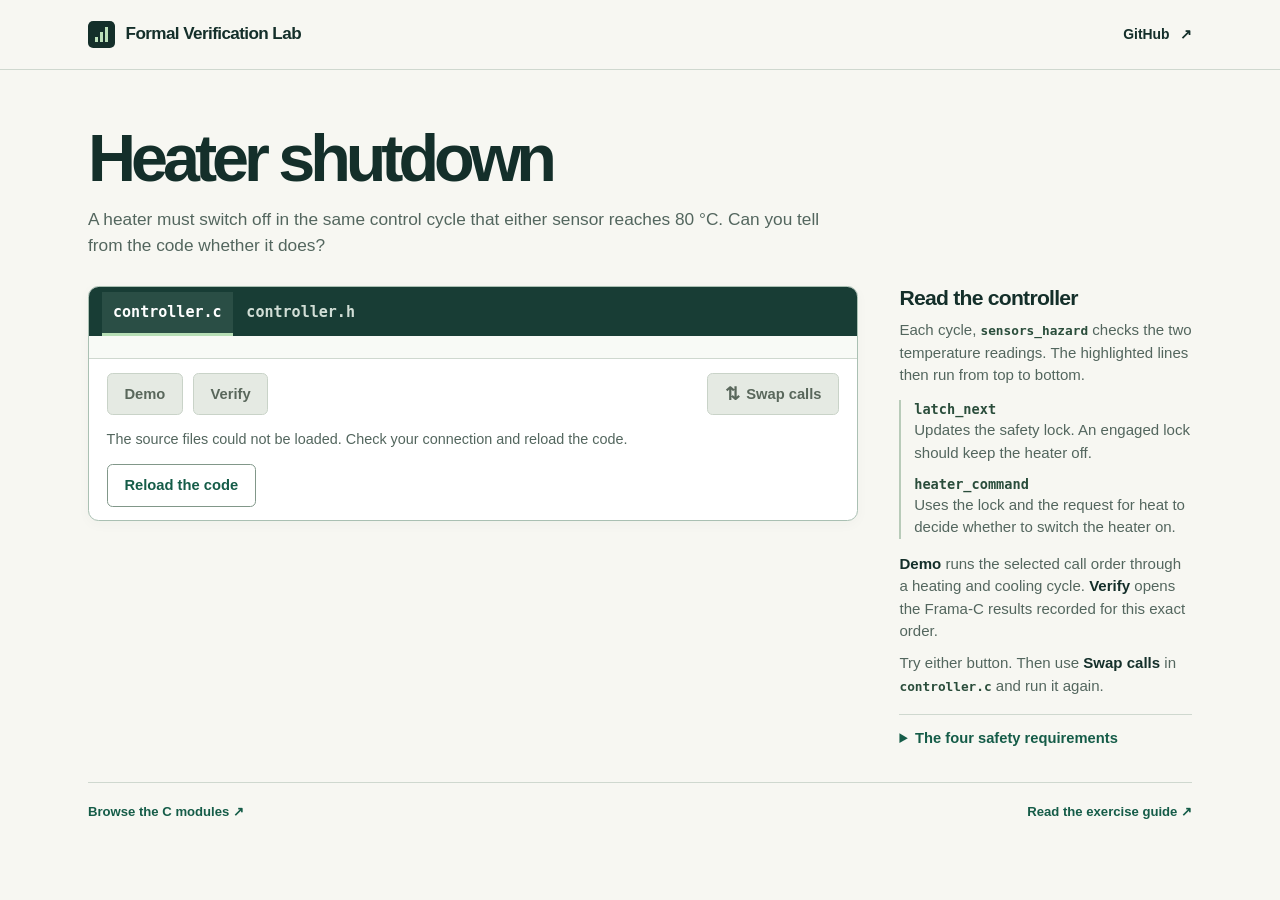
==== commit f050dd8e: "Show the verified controller contract in a second source tab" ====
--- a/pages/examples/heater-shutdown/index.html
+++ b/pages/examples/heater-shutdown/index.html
@@ -10,7 +10,7 @@
   <script type="module" src="./app.js"></script>
 </head>
 <body>
-  <a class="skip" href="#file-title">Skip to controller.c</a>
+  <a class="skip" href="#implementation-tab">Skip to controller.c</a>
   <header class="masthead">
     <div class="shell masthead-inner">
       <a class="brand" href="../../"><span class="brandmark" aria-hidden="true"><i></i><i></i><i></i></span>Formal Verification Lab</a>
@@ -24,13 +24,24 @@
     </div>
 
     <div class="workbench">
-      <section class="editor" aria-labelledby="file-title">
+      <section class="editor" aria-label="Controller source and contract">
         <div class="file-bar">
-          <h2 id="file-title" tabindex="-1">controller.c</h2>
+          <div id="source-tabs" role="tablist" aria-label="Source files">
+            <button type="button" role="tab" id="implementation-tab" aria-selected="true" aria-controls="implementation-panel">controller.c</button>
+            <button type="button" role="tab" id="header-tab" aria-selected="false" aria-controls="header-panel" tabindex="-1" disabled>controller.h</button>
+          </div>
           <span id="order-label"></span>
         </div>
-        <div class="source-scroll" tabindex="0" role="region" aria-label="C source code">
+        <div class="source-scroll" id="implementation-panel" role="tabpanel" aria-labelledby="implementation-tab" tabindex="0">
           <pre><code id="source-code"></code></pre>
+        </div>
+        <div id="header-panel" role="tabpanel" aria-labelledby="header-tab" hidden>
+          <p class="header-guide">The comment beginning with <code>/*@</code> is the ACSL contract for <code>controller_step</code>. Each <code>ensures</code> clause says what must be true at the end of one cycle. <a id="jump-to-rule" href="#first-requirement" hidden>Jump to the first requirement</a></p>
+          <p role="status" id="header-status" class="activity"></p>
+          <button type="button" id="retry-header" class="retry" hidden>Reload controller.h</button>
+          <div class="source-scroll" id="header-scroll" role="region" aria-label="Header source" tabindex="0" hidden>
+            <pre><code id="header-code"></code></pre>
+          </div>
         </div>
         <div class="toolbar" aria-label="Experiment controls" role="group">
           <button type="button" class="action" id="demo-button" aria-controls="simulate" disabled>Demo</button>
@@ -48,8 +59,8 @@
           <dt>latch_next</dt><dd>Updates the safety lock. An engaged lock should keep the heater off.</dd>
           <dt>heater_command</dt><dd>Uses the lock and the request for heat to decide whether to switch the heater on.</dd>
         </dl>
-        <p><strong>Demo</strong> runs the displayed code through a heating and cooling cycle. <strong>Verify</strong> opens the Frama-C results recorded for this exact order.</p>
-        <p>Try either button. Then use <strong>Swap calls</strong> and run it again.</p>
+        <p><strong>Demo</strong> runs the selected call order through a heating and cooling cycle. <strong>Verify</strong> opens the Frama-C results recorded for this exact order.</p>
+        <p>Try either button. Then use <strong>Swap calls</strong> in <code>controller.c</code> and run it again.</p>
         <details class="contracts">
           <summary>The four safety requirements</summary>
           <p>Both readings must be valid and below 80 °C to count as safe. Each rule applies by the end of the current cycle.</p>
@@ -59,7 +70,7 @@
             <li><strong>A3 · Release the lock.</strong> When both readings are safe and reset is active, clear the lock.</li>
             <li><strong>A4 · Follow the heat request.</strong> With safe readings and a lock that was clear or is being reset, follow the heat request. Whenever heat is not requested, keep the heater off.</li>
           </ol>
-          <p>The C header expresses each rule as an ACSL contract. An <code>ensures</code> clause says what must be true when the function returns. <a id="contract-link" href="https://github.com/Sebastian-Kom/formal-verification-lab/blob/main/examples/heater-shutdown/include/controller.h">Read the contracts</a></p>
+          <p>These four rules are written in ACSL, the specification language Frama-C reads. <a href="#header-tab">Read the contract in controller.h</a></p>
         </details>
       </aside>
     </div>
@@ -93,7 +104,7 @@
           <table><caption class="sr-only">Inputs and outputs at the end of every control cycle</caption><thead><tr><th scope="col">Cycle</th><th scope="col">A (°C)</th><th scope="col">B (°C)</th><th scope="col">Heat requested</th><th scope="col">Reset</th><th scope="col">Safety lock</th><th scope="col">Output</th></tr></thead><tbody id="trace-rows"></tbody></table>
         </div>
       </details>
-      <a class="back-link" href="#file-title">Back to controller.c ↑</a>
+      <a class="back-link" href="#implementation-tab">Back to controller.c ↑</a>
     </section>
 
     <section id="verify" class="panel" aria-labelledby="verify-title" hidden>
@@ -112,9 +123,9 @@
         </section>
       </div>
       <div class="evidence"><h3>Build evidence</h3><p id="proof-model"></p>
-        <div class="evidence-links"><a id="source-link">Displayed C file</a><a id="wp-report-link">WP proof report</a><a id="wp-log-link">WP log</a><a id="eva-link">Eva log</a></div>
+        <div class="evidence-links"><a id="source-link">Selected controller.c</a><a id="wp-report-link">WP proof report</a><a id="wp-log-link">WP log</a><a id="eva-link">Eva log</a></div>
       </div>
-      <a class="back-link" href="#file-title">Back to controller.c ↑</a>
+      <a class="back-link" href="#implementation-tab">Back to controller.c ↑</a>
     </section>
   </main>
   <footer class="shell"><a id="modules-link" href="https://github.com/Sebastian-Kom/formal-verification-lab/tree/main/examples/heater-shutdown/src">Browse the C modules ↗</a><a href="https://github.com/Sebastian-Kom/formal-verification-lab/tree/main/examples/heater-shutdown">Read the exercise guide ↗</a></footer>
--- a/pages/examples/heater-shutdown/styles.css
+++ b/pages/examples/heater-shutdown/styles.css
@@ -82,16 +82,25 @@
 .intro p { max-width: 46rem; margin-top: .7rem; color: var(--muted); font-size: 1.08rem; line-height: 1.5; }
 .workbench { display: grid; grid-template-columns: minmax(0, 1fr) minmax(15rem, .38fr); gap: clamp(1.5rem, 3.25vw, 3rem); align-items: start; }
 .editor { min-width: 0; background: #fff; border: 1px solid #aac0b3; border-radius: .65rem; box-shadow: 0 .2rem .8rem #203c2c08; overflow: clip; }
-.file-bar { display: flex; justify-content: space-between; gap: 1rem; align-items: center; padding: .8rem 1.1rem; color: #c6dacf; background: #183d35; }
-.file-bar h2 { font: 600 1.05rem/1.35 var(--mono); color: #fff; letter-spacing: -.025em; }
-.file-bar span { font-size: .8rem; }
+.file-bar { display: flex; flex-wrap: wrap; justify-content: space-between; gap: 0 .75rem; align-items: center; padding: .35rem .8rem 0; color: #c6dacf; background: #183d35; }
+#source-tabs { display: flex; gap: .15rem; }
+#source-tabs button { min-height: 2.7rem; padding: .45rem .7rem; border: 0; border-bottom: 3px solid transparent; background: transparent; color: #d1ded6; font: 550 .94rem/1.4 var(--mono); }
+#source-tabs button[aria-selected="true"] { border-bottom-color: #b6deb5; color: #fff; background: #2a4e45; }
+#source-tabs button:hover:enabled { color: white; background: #31564b; }
+#source-tabs button:focus-visible { outline-color: #b9ddff; outline-offset: -4px; }
+#order-label { padding: .25rem 0; font-size: .8rem; }
 .source-scroll { overflow-x: auto; background: #f8faf6; padding-block: .7rem; }
 .source-scroll:focus-visible { outline-offset: -3px; }
+.header-guide { padding: .8rem 1.1rem; color: var(--muted); font-size: .9rem; border-bottom: 1px solid var(--line); }
+.header-guide code { font-family: var(--mono); font-size: .9em; }
+#header-status:not(:empty) { margin-top: .75rem; }
+#header-scroll { max-height: 27rem; overflow: auto; }
 pre { margin: 0; }
-#source-code { display: block; min-width: max-content; color: #203d35; font: .82rem/1.55 var(--mono); tab-size: 4; }
+.source-scroll code { display: block; min-width: max-content; color: #203d35; font: .82rem/1.55 var(--mono); tab-size: 4; }
 .code-line { display: grid; grid-template-columns: 2.8rem 1fr; border-left: 3px solid transparent; min-height: 1.55em; padding-right: .75rem; }
 .line-number { color: #65746d; user-select: none; text-align: right; padding-right: .85rem; }
-.movable { color: #114c39; background: #e1efdf; border-left-color: #428259; }
+.highlighted { color: #114c39; background: #e1efdf; border-left-color: #428259; }
+#first-requirement { scroll-margin-block: .75rem; }
 .toolbar { display: flex; align-items: center; flex-wrap: wrap; gap: .6rem; border-top: 1px solid var(--line); padding: .85rem 1.1rem; }
 .toolbar button, .retry { min-height: 2.65rem; padding: .45rem 1.05rem; font-weight: 650; font-size: .92rem; line-height: 1.25; border-radius: .35rem; }
 .action { background: var(--green); border: 1px solid var(--green); color: #fff; }
@@ -141,10 +150,13 @@
   .trace-grid, .results-grid { grid-template-columns: 1fr; }
   .evidence { display: grid; gap: .4rem; }
   .snapshot, .plot-box { padding: .8rem; }
-  .file-bar, .toolbar { padding-inline: .72rem; }
+  .toolbar { padding-inline: .72rem; }
+  .file-bar { padding-inline: .32rem; }
+  #source-tabs button { padding-inline: .45rem; font-size: .85rem; }
+  #order-label { margin-inline: .35rem; }
   .toolbar { gap: .4rem; }
   .toolbar button { padding: .45rem .7rem; }
-  #source-code { min-width: 0; font-size: .76rem; }
+  .source-scroll code { min-width: 0; font-size: .76rem; }
   .code-line { grid-template-columns: 2rem minmax(0, 1fr); }
   .code-line > :last-child { white-space: pre-wrap; overflow-wrap: anywhere; }
   .line-number { padding-right: .55rem; }
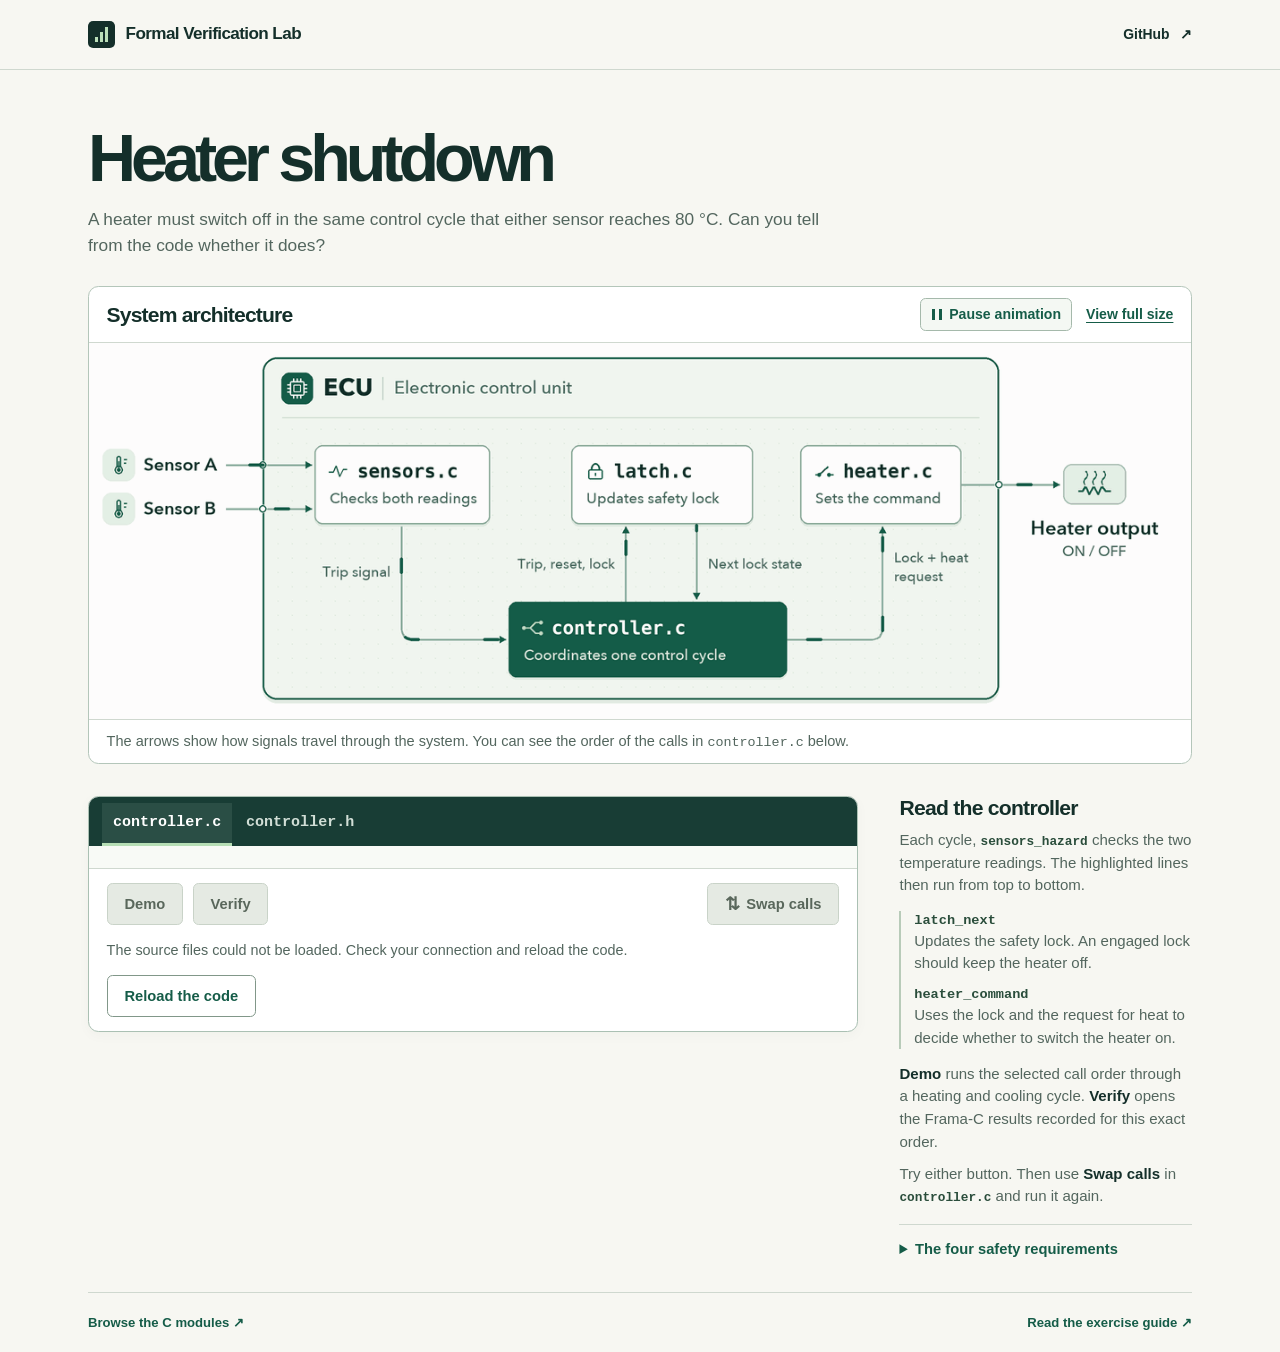
==== commit ccd48ee6: "Add the animated ECU architecture above the heater source tabs" ====
--- a/pages/examples/heater-shutdown/index.html
+++ b/pages/examples/heater-shutdown/index.html
@@ -22,6 +22,18 @@
       <h1>Heater shutdown</h1>
       <p>A heater must switch off in the same control cycle that either sensor reaches 80 °C. Can you tell from the code whether it does?</p>
     </div>
+
+    <figure class="architecture" aria-labelledby="diagram-heading">
+      <div class="figure-bar">
+        <h2 id="diagram-heading">System architecture</h2>
+        <div class="figure-actions">
+          <button id="motion" type="button" aria-controls="diagram" hidden><span aria-hidden="true" class="motion-icon"></span><span id="motion-label"></span></button>
+          <a id="full-size" href="./heater-architecture.png">View full size</a>
+        </div>
+      </div>
+      <img id="diagram" src="./heater-architecture.png" width="1232" height="420" alt="Two temperature sensors feed an electronic control unit (ECU). Its controller coordinates sensor evaluation, the safety lock and the heater command. One on/off command leaves the ECU for the heater.">
+      <figcaption>The arrows show how signals travel through the system. You can see the order of the calls in <code>controller.c</code> below.</figcaption>
+    </figure>
 
     <div class="workbench">
       <section class="editor" aria-label="Controller source and contract">
--- a/pages/examples/heater-shutdown/styles.css
+++ b/pages/examples/heater-shutdown/styles.css
@@ -80,6 +80,18 @@
 .intro { padding: clamp(1.8rem, 4vw, 3.25rem) 0 1.7rem; }
 .intro h1 { font-size: clamp(2.65rem, 5.2vw, 4.35rem); font-weight: 650; letter-spacing: -.076em; }
 .intro p { max-width: 46rem; margin-top: .7rem; color: var(--muted); font-size: 1.08rem; line-height: 1.5; }
+.architecture { margin: 0 0 clamp(1.25rem, 2.6vw, 2rem); overflow: hidden; background: #fff; border: 1px solid #b4c6ba; border-radius: .65rem; line-height: 1.5; }
+.figure-bar { display: flex; align-items: center; gap: .65rem 1.15rem; flex-wrap: wrap; padding: .7rem 1.1rem; border-bottom: 1px solid var(--line); }
+.figure-bar h2 { margin-right: auto; font-size: 1.32rem; font-weight: 650; letter-spacing: -.04em; }
+.figure-actions { display: flex; align-items: center; gap: .85rem; }
+.figure-actions button { display: inline-flex; align-items: center; gap: .45rem; padding: .32rem .65rem; min-height: 2rem; color: var(--green); background: #f4f8f3; border: 1px solid #a5b9ab; border-radius: .35rem; font-weight: 620; font-size: .88rem; }
+.figure-actions a { font-size: .88rem; font-weight: 620; text-underline-offset: .22em; }
+.motion-icon { width: .65rem; height: .68rem; display: inline-block; }
+#motion[data-playing="true"] .motion-icon { border-inline: 3px solid currentColor; }
+#motion[data-playing="false"] .motion-icon { height: 0; border-left: .6rem solid currentColor; border-block: .36rem solid transparent; }
+#diagram { display: block; width: 100%; height: auto; }
+.architecture figcaption { color: var(--muted); font-size: .91rem; border-top: 1px solid var(--line); padding: .65rem 1.1rem; }
+.architecture figcaption code { font-family: var(--mono); font-size: .92em; }
 .workbench { display: grid; grid-template-columns: minmax(0, 1fr) minmax(15rem, .38fr); gap: clamp(1.5rem, 3.25vw, 3rem); align-items: start; }
 .editor { min-width: 0; background: #fff; border: 1px solid #aac0b3; border-radius: .65rem; box-shadow: 0 .2rem .8rem #203c2c08; overflow: clip; }
 .file-bar { display: flex; flex-wrap: wrap; justify-content: space-between; gap: 0 .75rem; align-items: center; padding: .35rem .8rem 0; color: #c6dacf; background: #183d35; }
@@ -141,6 +153,10 @@
   .workbench { grid-template-columns: 1fr; gap: 1.35rem; }
   .guide { max-width: 46rem; }
 }
+@media (max-width: 40rem) {
+  .figure-bar { padding: .65rem .75rem; }
+  .architecture figcaption { padding: .55rem .75rem; }
+}
 @media (max-width: 42rem) {
   .shell { width: calc(100% - 2rem); }
   .masthead-inner { min-height: 3.6rem; }
